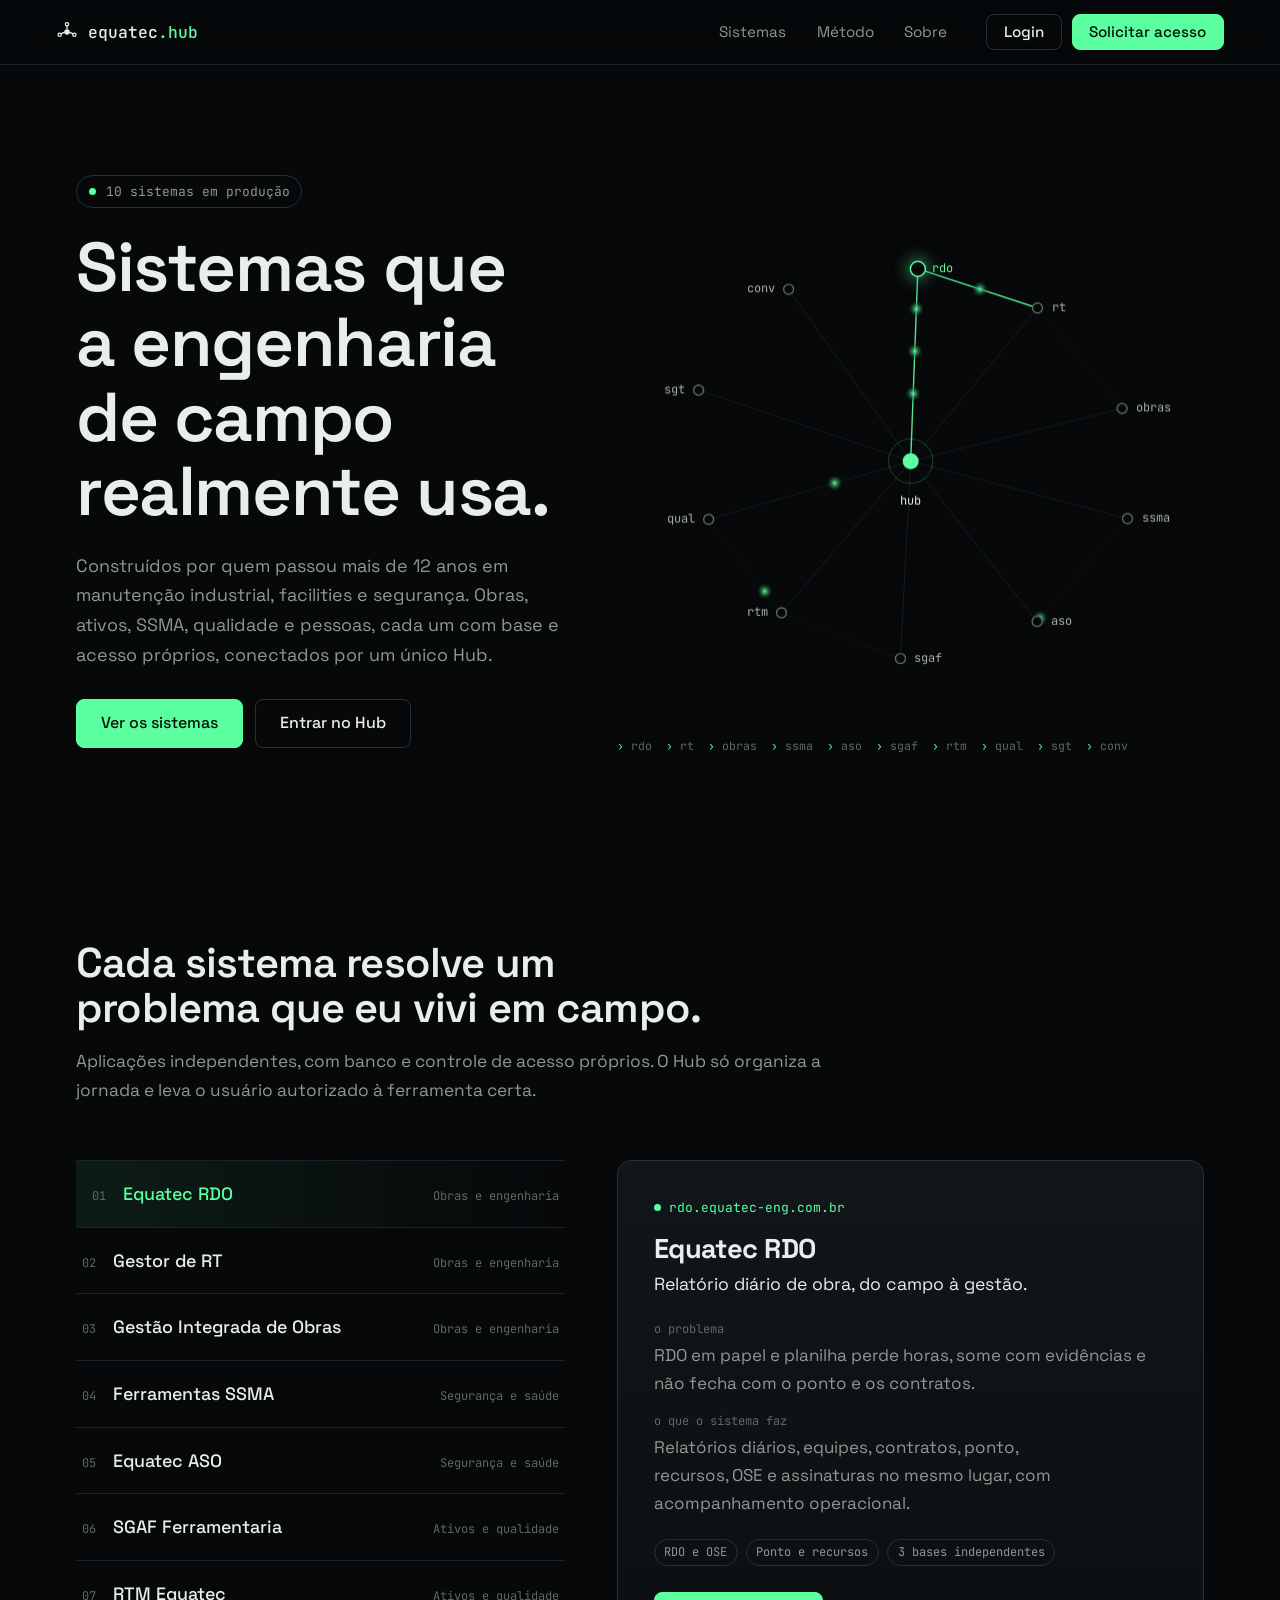
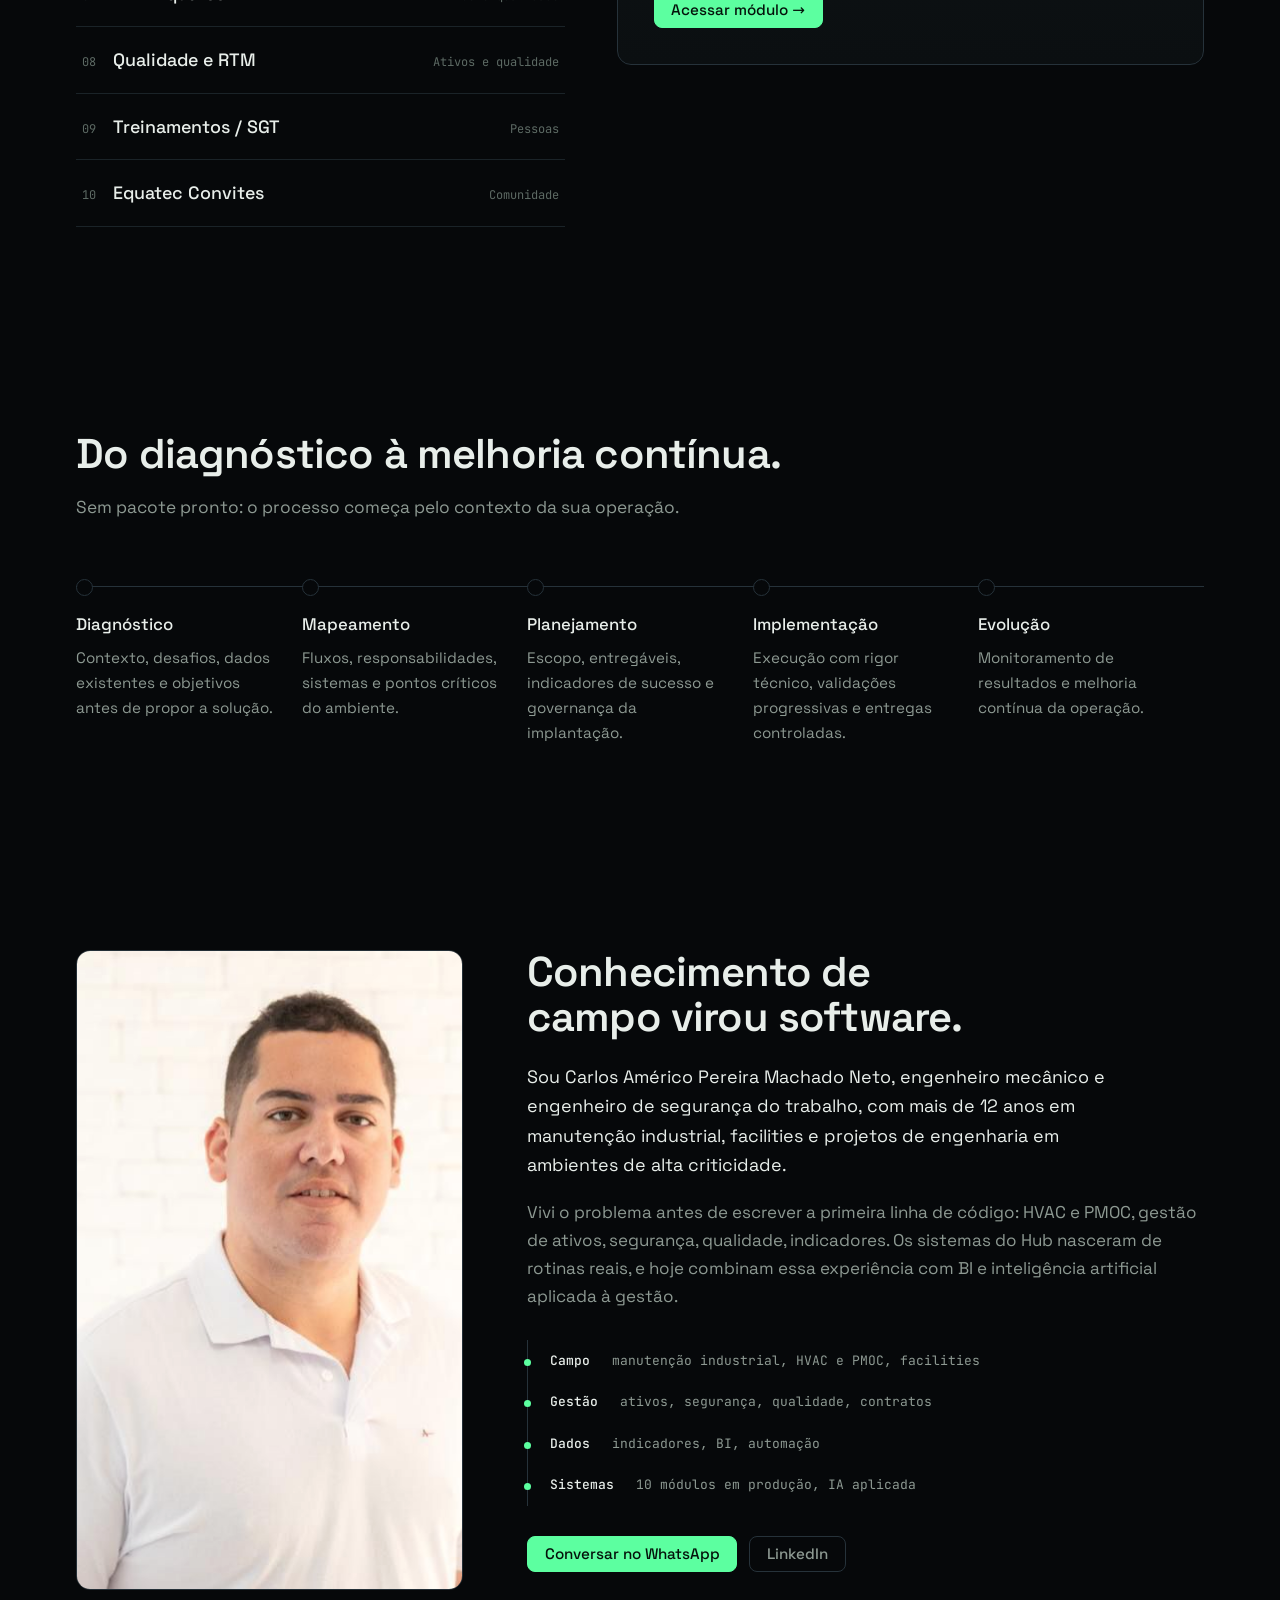
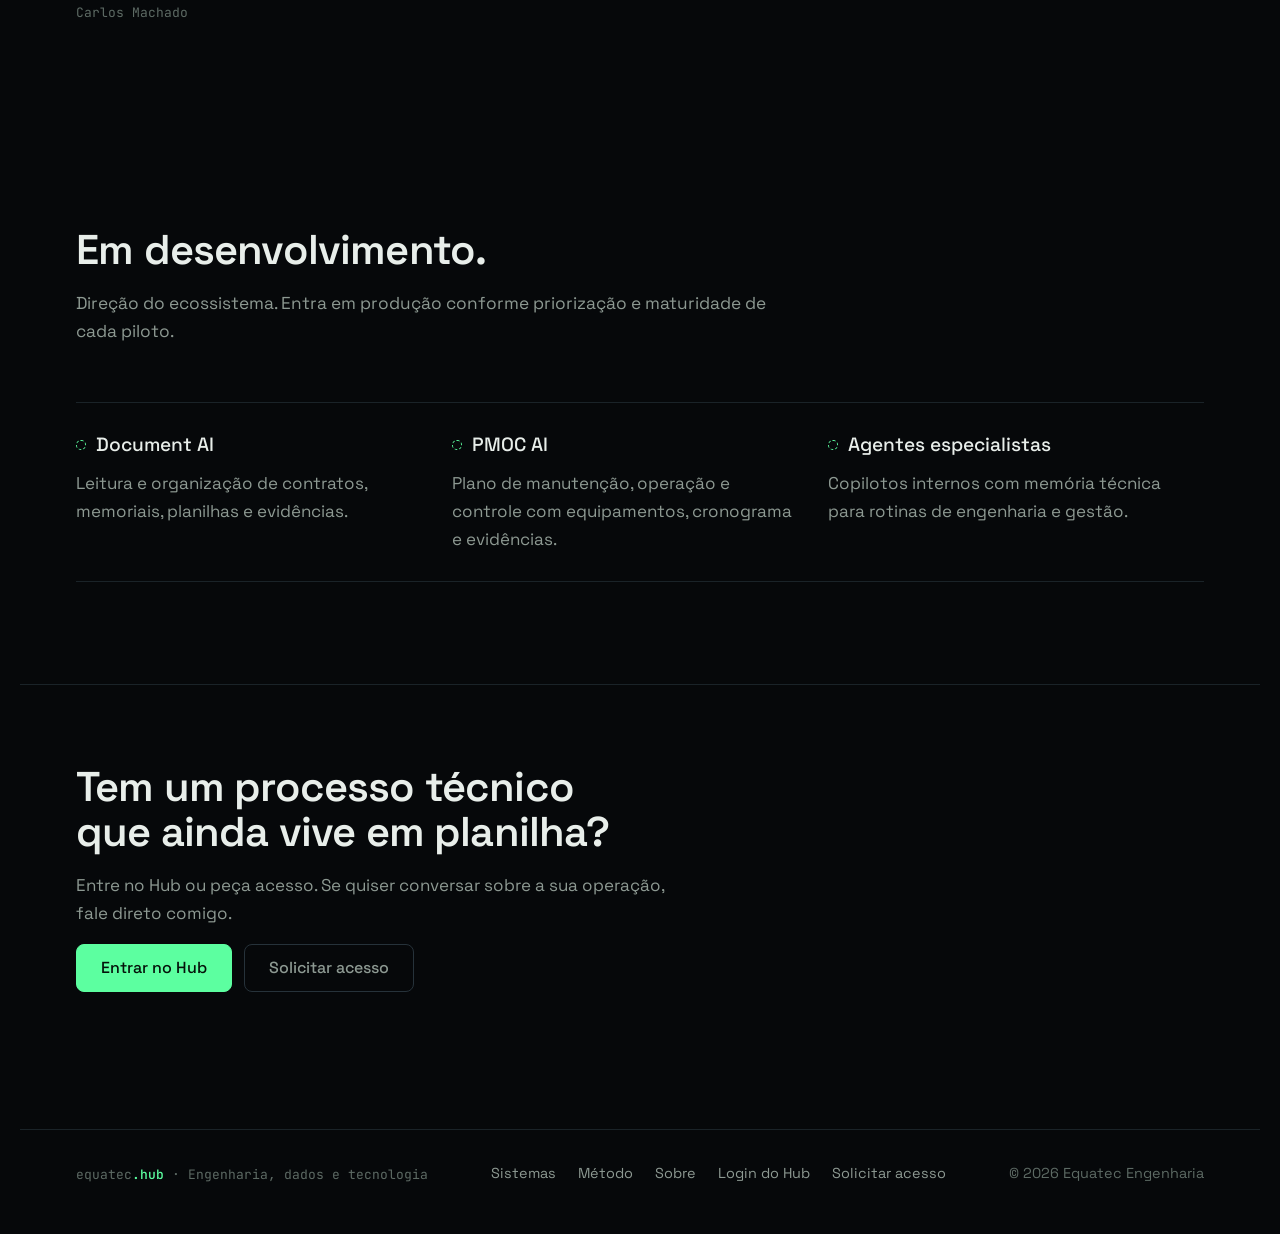
==== prototype/index.html @ e3c22472 "Prototipo do novo Hub (somente layout) + scripts de backup/rollback para a VPS Co-Authored-By: Claud" ====
<!doctype html>
<html lang="pt-BR">
<head>
<meta charset="utf-8">
<meta name="viewport" content="width=device-width, initial-scale=1">
<title>Equatec Hub | Sistemas de engenharia em produção</title>
<meta name="description" content="Ecossistema de sistemas para obras, ativos, SSMA, qualidade e pessoas, desenvolvido por quem vem do campo.">
<meta name="color-scheme" content="dark">
<meta name="theme-color" content="#06080a">
<link rel="preload" href="assets/fonts/space-grotesk-latin-wght-normal.woff2" as="font" type="font/woff2" crossorigin>
<link rel="stylesheet" href="styles.css">
</head>
<body>
<a class="skip" href="#sistemas">Ir para os sistemas</a>

<header class="top" id="top">
  <a class="brand" href="#inicio" aria-label="Equatec Hub, início">
    <svg viewBox="0 0 24 24" width="22" height="22" aria-hidden="true"><circle cx="12" cy="12" r="3" fill="currentColor"/><g fill="none" stroke="currentColor" stroke-width="1.4"><circle cx="12" cy="3.5" r="1.8"/><circle cx="20" cy="15" r="1.8"/><circle cx="4" cy="15" r="1.8"/><path d="M12 5.3v3.7M18.6 14l-4-1.8M5.4 14l4-1.8"/></g></svg>
    <span>equatec<b>.hub</b></span>
  </a>
  <button class="menu-btn" aria-expanded="false" aria-controls="nav">Menu</button>
  <nav id="nav" aria-label="Principal">
    <a href="#sistemas">Sistemas</a>
    <a href="#resultados" data-numbers>Resultados</a>
    <a href="#metodo">Método</a>
    <a href="#sobre">Sobre</a>
    <span class="nav-cta">
      <a class="btn ghost" href="/login">Login</a>
      <a class="btn solid" href="/cadastro">Solicitar acesso</a>
    </span>
  </nav>
</header>

<main id="inicio">
  <!-- HERO ------------------------------------------------------------>
  <section class="hero">
    <div class="hero-copy">
      <p class="mono tag"><span class="dot" aria-hidden="true"></span>10 sistemas em produção</p>
      <h1>Sistemas que a engenharia de campo realmente usa.</h1>
      <p class="lede">Construídos por quem passou mais de 12 anos em manutenção industrial, facilities e segurança. Obras, ativos, SSMA, qualidade e pessoas, cada um com base e acesso próprios, conectados por um único Hub.</p>
      <div class="actions">
        <a class="btn solid lg" href="#sistemas">Ver os sistemas</a>
        <a class="btn ghost lg" href="/login">Entrar no Hub</a>
      </div>
    </div>
    <div class="hero-viz">
      <canvas id="graph" aria-hidden="true"></canvas>
      <p class="sr-only" id="graph-desc">Diagrama animado: o Hub ao centro, conectado aos 10 sistemas.</p>
      <ul class="viz-legend mono" aria-label="Sistemas no diagrama"></ul>
    </div>
  </section>

  <!-- SISTEMAS -------------------------------------------------------->
  <section class="sec systems" id="sistemas" aria-labelledby="t-sis">
    <header class="sec-head reveal">
      <h2 id="t-sis">Cada sistema resolve um problema que eu vivi em campo.</h2>
      <p>Aplicações independentes, com banco e controle de acesso próprios. O Hub só organiza a jornada e leva o usuário autorizado à ferramenta certa.</p>
    </header>
    <div class="split reveal">
      <ul class="mod-list" id="modlist"></ul>
      <aside class="detail" id="detail" aria-live="polite"></aside>
    </div>
  </section>

  <!-- RESULTADOS (só com números autorizados) ------------------------>
  <section class="sec results" id="resultados" aria-labelledby="t-res" hidden>
    <header class="sec-head reveal"><h2 id="t-res">Em produção, com dado real.</h2>
      <p class="mono" id="asof"></p></header>
    <dl class="numbers reveal" id="numbers"></dl>
  </section>

  <!-- MÉTODO ---------------------------------------------------------->
  <section class="sec method" id="metodo" aria-labelledby="t-met">
    <header class="sec-head reveal"><h2 id="t-met">Do diagnóstico à melhoria contínua.</h2>
      <p>Sem pacote pronto: o processo começa pelo contexto da sua operação.</p></header>
    <ol class="steps reveal" id="steps"></ol>
  </section>

  <!-- SOBRE ----------------------------------------------------------->
  <section class="sec about" id="sobre" aria-labelledby="t-sob">
    <figure class="portrait reveal">
      <img src="assets/carlos-machado.jpg" width="640" height="640" alt="Carlos Machado, engenheiro mecânico e idealizador do ecossistema Equatec" loading="lazy">
      <figcaption class="mono">Carlos Machado</figcaption>
    </figure>
    <div class="about-copy reveal">
      <h2 id="t-sob">Conhecimento de campo virou software.</h2>
      <p class="lede">Sou Carlos Américo Pereira Machado Neto, engenheiro mecânico e engenheiro de segurança do trabalho, com mais de 12 anos em manutenção industrial, facilities e projetos de engenharia em ambientes de alta criticidade.</p>
      <p>Vivi o problema antes de escrever a primeira linha de código: HVAC e PMOC, gestão de ativos, segurança, qualidade, indicadores. Os sistemas do Hub nasceram de rotinas reais, e hoje combinam essa experiência com BI e inteligência artificial aplicada à gestão.</p>
      <ol class="trail mono" aria-label="Trajetória">
        <li><b>Campo</b> manutenção industrial, HVAC e PMOC, facilities</li>
        <li><b>Gestão</b> ativos, segurança, qualidade, contratos</li>
        <li><b>Dados</b> indicadores, BI, automação</li>
        <li><b>Sistemas</b> 10 módulos em produção, IA aplicada</li>
      </ol>
      <p class="actions">
        <a class="btn solid" id="wa" href="https://wa.me/5522998578981">Conversar no WhatsApp</a>
        <a class="btn ghost" href="https://www.linkedin.com/in/carlos-machado-95917433/">LinkedIn</a>
      </p>
    </div>
  </section>

  <!-- PRÓXIMOS -------------------------------------------------------->
  <section class="sec next" id="proximos" aria-labelledby="t-prox">
    <header class="sec-head reveal"><h2 id="t-prox">Em desenvolvimento.</h2>
      <p>Direção do ecossistema. Entra em produção conforme priorização e maturidade de cada piloto.</p></header>
    <ul class="roadmap reveal" id="roadmap"></ul>
  </section>

  <!-- CTA ------------------------------------------------------------->
  <section class="cta reveal" aria-labelledby="t-cta">
    <h2 id="t-cta">Tem um processo técnico que ainda vive em planilha?</h2>
    <p>Entre no Hub ou peça acesso. Se quiser conversar sobre a sua operação, fale direto comigo.</p>
    <p class="actions">
      <a class="btn solid lg" href="/login">Entrar no Hub</a>
      <a class="btn ghost lg" href="/cadastro">Solicitar acesso</a>
    </p>
  </section>
</main>

<footer class="foot">
  <p class="mono">equatec<b>.hub</b> · Engenharia, dados e tecnologia</p>
  <nav aria-label="Rodapé"><a href="#sistemas">Sistemas</a><a href="#metodo">Método</a><a href="#sobre">Sobre</a><a href="/login">Login do Hub</a><a href="/cadastro">Solicitar acesso</a></nav>
  <p>© 2026 Equatec Engenharia</p>
</footer>

<script src="data/modules.js"></script>
<script src="app.js"></script>
</body>
</html>
---- prototype/styles.css ----
/* Equatec Hub — tema escuro técnico. Um acento só (fósforo). Tokens no :root. */
@font-face{font-family:"Space Grotesk";src:url(assets/fonts/space-grotesk-latin-wght-normal.woff2) format("woff2");font-weight:300 700;font-display:swap}
@font-face{font-family:"JetBrains Mono";src:url(assets/fonts/jetbrains-mono-latin-400-normal.woff2) format("woff2");font-weight:400;font-display:swap}
@font-face{font-family:"JetBrains Mono";src:url(assets/fonts/jetbrains-mono-latin-500-normal.woff2) format("woff2");font-weight:500;font-display:swap}

:root{
  --bg:#06080a; --surface:#0b0f11; --raise:#10161a;
  --line:#1a2328; --line-2:#26323a;
  --ink:#e8eeea; --mute:#8d9992; --faint:#5d6a64;
  --accent:#5cffa0;            /* trocar só aqui para testar outra cor */
  --accent-ink:#04120a;
  --sans:"Space Grotesk",ui-sans-serif,system-ui,sans-serif;
  --mono:"JetBrains Mono",ui-monospace,SFMono-Regular,Menlo,monospace;
  --r:10px; --pad:clamp(20px,5vw,56px); --max:1240px;
  --ease:cubic-bezier(.2,.7,.2,1);
  color-scheme:dark;
}
*{box-sizing:border-box}
html{scroll-behavior:smooth;scroll-padding-top:84px}
body{margin:0;background:var(--bg);color:var(--ink);font:400 1.0625rem/1.65 var(--sans);-webkit-font-smoothing:antialiased;text-wrap:pretty}
img,canvas{display:block;max-width:100%}
a{color:inherit}
h1,h2{font-weight:600;letter-spacing:-.02em;line-height:1.08;text-wrap:balance;margin:0}
h1{font-size:clamp(2.3rem,5.4vw,4.4rem)}
h2{font-size:clamp(1.7rem,3.4vw,2.6rem)}
p{margin:0 0 1em}
.mono{font-family:var(--mono);font-size:.8125rem;letter-spacing:0}
.sr-only{position:absolute;width:1px;height:1px;overflow:hidden;clip:rect(0 0 0 0);white-space:nowrap}
.skip{position:absolute;left:-999px;top:8px;background:var(--accent);color:var(--accent-ink);padding:8px 14px;border-radius:6px;z-index:100}
.skip:focus{left:8px}
:focus-visible{outline:2px solid var(--accent);outline-offset:3px;border-radius:4px}

/* botões */
.btn{display:inline-flex;align-items:center;gap:.5em;padding:.62em 1.1em;border-radius:8px;font:500 .95rem/1 var(--sans);text-decoration:none;border:1px solid var(--line-2);transition:background .2s var(--ease),border-color .2s,transform .2s var(--ease)}
.btn.lg{padding:.95em 1.5em;font-size:1rem}
.btn.solid{background:var(--accent);color:var(--accent-ink);border-color:var(--accent)}
.btn.solid:hover{transform:translateY(-1px);box-shadow:0 8px 28px -8px color-mix(in oklab,var(--accent) 60%,transparent)}
.btn.ghost:hover{background:var(--raise);border-color:var(--faint)}

/* topo */
.top{position:sticky;top:0;z-index:50;display:flex;align-items:center;justify-content:space-between;gap:16px;padding:14px var(--pad);background:color-mix(in oklab,var(--bg) 82%,transparent);backdrop-filter:blur(14px);border-bottom:1px solid var(--line)}
.brand{display:flex;align-items:center;gap:10px;text-decoration:none;font:500 1.02rem var(--mono);color:var(--ink)}
.brand b{color:var(--accent);font-weight:500}
#nav{display:flex;align-items:center;gap:clamp(14px,2.4vw,32px)}
#nav>a{color:var(--mute);text-decoration:none;font-size:.95rem;transition:color .2s}
#nav>a:hover{color:var(--ink)}
.nav-cta{display:flex;gap:10px;margin-left:8px}
.menu-btn{display:none;background:none;border:1px solid var(--line-2);color:var(--ink);padding:.5em .9em;border-radius:8px;font:500 .9rem var(--sans)}

/* hero */
.hero{display:grid;grid-template-columns:minmax(0,5fr) minmax(0,6fr);align-items:center;gap:clamp(20px,4vw,56px);max-width:var(--max);margin:0 auto;padding:clamp(40px,8vh,96px) var(--pad) clamp(32px,6vh,72px);min-height:min(86vh,820px)}
.tag{display:inline-flex;align-items:center;gap:10px;color:var(--mute);margin-bottom:22px;padding:.4em .9em;border:1px solid var(--line-2);border-radius:99px}
.dot{width:7px;height:7px;border-radius:50%;background:var(--accent);box-shadow:0 0 0 0 color-mix(in oklab,var(--accent) 60%,transparent);animation:ping 2.4s infinite}
@keyframes ping{70%{box-shadow:0 0 0 9px transparent}100%{box-shadow:0 0 0 0 transparent}}
.lede{color:var(--mute);font-size:1.12rem;max-width:56ch;margin-top:22px}
.actions{display:flex;flex-wrap:wrap;gap:12px;margin-top:30px}
.hero-viz{position:relative;aspect-ratio:1/1;max-height:640px;width:100%}
#graph{width:100%;height:100%}
.viz-legend{position:absolute;inset:auto 0 0 0;display:flex;flex-wrap:wrap;gap:6px 14px;list-style:none;margin:0;padding:0;color:var(--faint);font-size:.72rem;pointer-events:none}
.viz-legend li::before{content:"› ";color:var(--accent)}

/* seções */
.sec{max-width:var(--max);margin:0 auto;padding:clamp(48px,8vw,104px) var(--pad)}
.sec-head{max-width:760px;margin-bottom:clamp(28px,5vw,56px)}
.sec-head p{color:var(--mute);margin-top:16px;font-size:1.08rem}
.sec[hidden]{display:none}

/* lista + detalhe */
.split{display:grid;grid-template-columns:minmax(0,5fr) minmax(0,6fr);gap:clamp(24px,4vw,64px);align-items:start}
.mod-list{list-style:none;margin:0;padding:0;border-top:1px solid var(--line)}
.mod-list li{border-bottom:1px solid var(--line)}
.mod-btn{all:unset;box-sizing:border-box;display:grid;grid-template-columns:auto 1fr auto;gap:6px 16px;align-items:baseline;width:100%;padding:18px 6px;cursor:pointer;transition:padding .25s var(--ease),background .25s}
.mod-btn .ix{font:400 .75rem var(--mono);color:var(--faint);min-width:2.2ch}
.mod-btn .nm{font-weight:500;font-size:1.12rem}
.mod-btn .fam{font:400 .75rem var(--mono);color:var(--faint)}
.mod-btn:hover,.mod-btn[aria-current=true]{padding-left:16px;background:linear-gradient(90deg,color-mix(in oklab,var(--accent) 8%,transparent),transparent)}
.mod-btn[aria-current=true] .nm{color:var(--accent)}
.mod-btn:focus-visible{outline:2px solid var(--accent);outline-offset:-2px}
.detail{position:sticky;top:96px;padding:clamp(22px,3vw,36px);border:1px solid var(--line-2);border-radius:14px;background:linear-gradient(180deg,var(--raise),var(--surface));min-height:380px}
.detail .host{color:var(--accent);margin-bottom:14px;display:flex;align-items:center;gap:8px}
.detail .host::before{content:"";width:7px;height:7px;border-radius:50%;background:var(--accent)}
.detail h3{font-size:1.7rem;margin:0 0 6px;letter-spacing:-.02em;line-height:1.15}
.detail .what{color:var(--ink);font-size:1.1rem;margin-bottom:22px}
.detail dl{margin:0 0 22px;display:grid;gap:16px}
.detail dt{font:400 .75rem var(--mono);color:var(--faint);margin-bottom:4px}
.detail dd{margin:0;color:var(--mute)}
.chips{list-style:none;margin:0 0 26px;padding:0;display:flex;flex-wrap:wrap;gap:8px}
.chips li{font:400 .75rem var(--mono);padding:.35em .8em;border:1px solid var(--line-2);border-radius:99px;color:var(--mute)}
.detail.swap>*{animation:in .35s var(--ease) both}
@keyframes in{from{opacity:0;transform:translateY(6px)}to{opacity:1;transform:none}}

/* números */
.numbers{display:grid;grid-template-columns:repeat(auto-fit,minmax(220px,1fr));margin:0;border-top:1px solid var(--line);border-left:1px solid var(--line)}
.numbers>div{padding:28px 24px 30px;border-right:1px solid var(--line);border-bottom:1px solid var(--line)}
.numbers dt{order:2;color:var(--mute);margin-top:8px;font-size:.98rem}
.numbers dd{order:1;margin:0;font:500 clamp(2.2rem,4.6vw,3.6rem)/1 var(--mono);letter-spacing:-.03em;font-variant-numeric:tabular-nums}
.numbers>div{display:flex;flex-direction:column}

/* método */
.steps{list-style:none;margin:0;padding:0;display:grid;grid-template-columns:repeat(5,1fr);gap:0;position:relative;counter-reset:s}
.steps::before{content:"";position:absolute;left:0;right:0;top:9px;height:1px;background:var(--line-2)}
.steps::after{content:"";position:absolute;left:0;top:9px;height:1px;width:100%;background:var(--accent);transform-origin:left;transform:scaleX(var(--p,0));transition:transform .2s linear}
.steps li{position:relative;padding:34px 18px 0 0}
.steps li::before{content:"";position:absolute;top:2px;left:0;width:15px;height:15px;border-radius:50%;background:var(--bg);border:1px solid var(--line-2);transition:border-color .3s,background .3s}
.steps li.on::before{border-color:var(--accent);background:var(--accent)}
.steps b{display:block;font-weight:500;font-size:1.05rem;margin-bottom:6px}
.steps span{color:var(--mute);font-size:.95rem;display:block}

/* sobre */
.about{display:grid;grid-template-columns:minmax(0,4fr) minmax(0,7fr);gap:clamp(28px,5vw,80px);align-items:start}
.portrait{margin:0;position:sticky;top:100px}
.portrait img{width:100%;aspect-ratio:1/1;object-fit:cover;object-position:center 20%;border-radius:14px;border:1px solid var(--line-2);filter:saturate(.9) contrast(1.03)}
.portrait figcaption{color:var(--faint);margin-top:12px}
.about-copy p{color:var(--mute)}
.about-copy .lede{color:var(--ink);margin-top:22px}
.trail{list-style:none;margin:30px 0;padding:0;border-left:1px solid var(--line-2)}
.trail li{padding:10px 0 10px 22px;position:relative;color:var(--mute)}
.trail li::before{content:"";position:absolute;left:-4px;top:19px;width:7px;height:7px;border-radius:50%;background:var(--accent)}
.trail b{color:var(--ink);font-weight:500;margin-right:14px}

/* roadmap */
.roadmap{list-style:none;margin:0;padding:0;display:grid;grid-template-columns:repeat(3,1fr);gap:0;border-top:1px solid var(--line)}
.roadmap li{padding:26px 24px 28px 0;border-bottom:1px solid var(--line)}
.roadmap h3{margin:0 0 8px;font-size:1.2rem;font-weight:500;display:flex;align-items:center;gap:10px}
.roadmap h3::before{content:"";width:8px;height:8px;border:1px dashed var(--accent);border-radius:50%}
.roadmap p{color:var(--mute);margin:0}

/* CTA e rodapé */
.cta{max-width:var(--max);margin:0 auto 40px;padding:clamp(40px,7vw,80px) var(--pad);text-align:left;border-top:1px solid var(--line)}
.cta h2{max-width:20ch}
.cta p{color:var(--mute);max-width:56ch;margin-top:16px}
.foot{max-width:var(--max);margin:0 auto;padding:32px var(--pad) 48px;display:flex;flex-wrap:wrap;gap:16px 40px;justify-content:space-between;align-items:center;border-top:1px solid var(--line);color:var(--faint);font-size:.9rem}
.foot b{color:var(--accent);font-weight:500}
.foot nav{display:flex;flex-wrap:wrap;gap:6px 22px}
.foot a{text-decoration:none;color:var(--mute)}.foot a:hover{color:var(--ink)}
.foot p{margin:0}

/* reveal */
.reveal{opacity:0;transform:translateY(14px);transition:opacity .7s var(--ease),transform .7s var(--ease)}
.reveal.in,.no-js .reveal{opacity:1;transform:none}

/* responsivo */
@media (max-width:960px){
  .viz-legend{display:none}
  .hero{grid-template-columns:1fr;min-height:0}
  .hero-viz{aspect-ratio:4/3;max-height:480px}
  .split{grid-template-columns:1fr}
  .detail{position:static;min-height:0}
  .about{grid-template-columns:1fr}.portrait{position:static;max-width:380px}
  .steps{grid-template-columns:1fr;gap:26px}.steps::before,.steps::after{left:7px;right:auto;width:1px;height:100%;top:0;bottom:0}
  .steps::after{transform-origin:top;transform:scaleY(var(--p,0))}.steps li{padding:0 0 0 34px}.steps li::before{top:5px}
  .roadmap{grid-template-columns:1fr}.roadmap li{padding-right:0}
}
@media (max-width:760px){
  .menu-btn{display:inline-block}
  #nav{position:fixed;inset:60px 0 auto 0;flex-direction:column;align-items:stretch;gap:0;padding:8px var(--pad) 22px;background:var(--bg);border-bottom:1px solid var(--line);transform:translateY(-8px);opacity:0;visibility:hidden;transition:.25s var(--ease)}
  #nav.open{transform:none;opacity:1;visibility:visible}
  #nav>a{padding:14px 0;border-bottom:1px solid var(--line);font-size:1.05rem}
  .nav-cta{margin:16px 0 0;flex-direction:column}.nav-cta .btn{justify-content:center;padding:.9em}
  .actions .btn{flex:1 1 auto;justify-content:center}
}
@media (prefers-reduced-motion:reduce){
  html{scroll-behavior:auto}
  *,*::before,*::after{animation:none!important;transition:none!important}
  .reveal{opacity:1;transform:none}
}
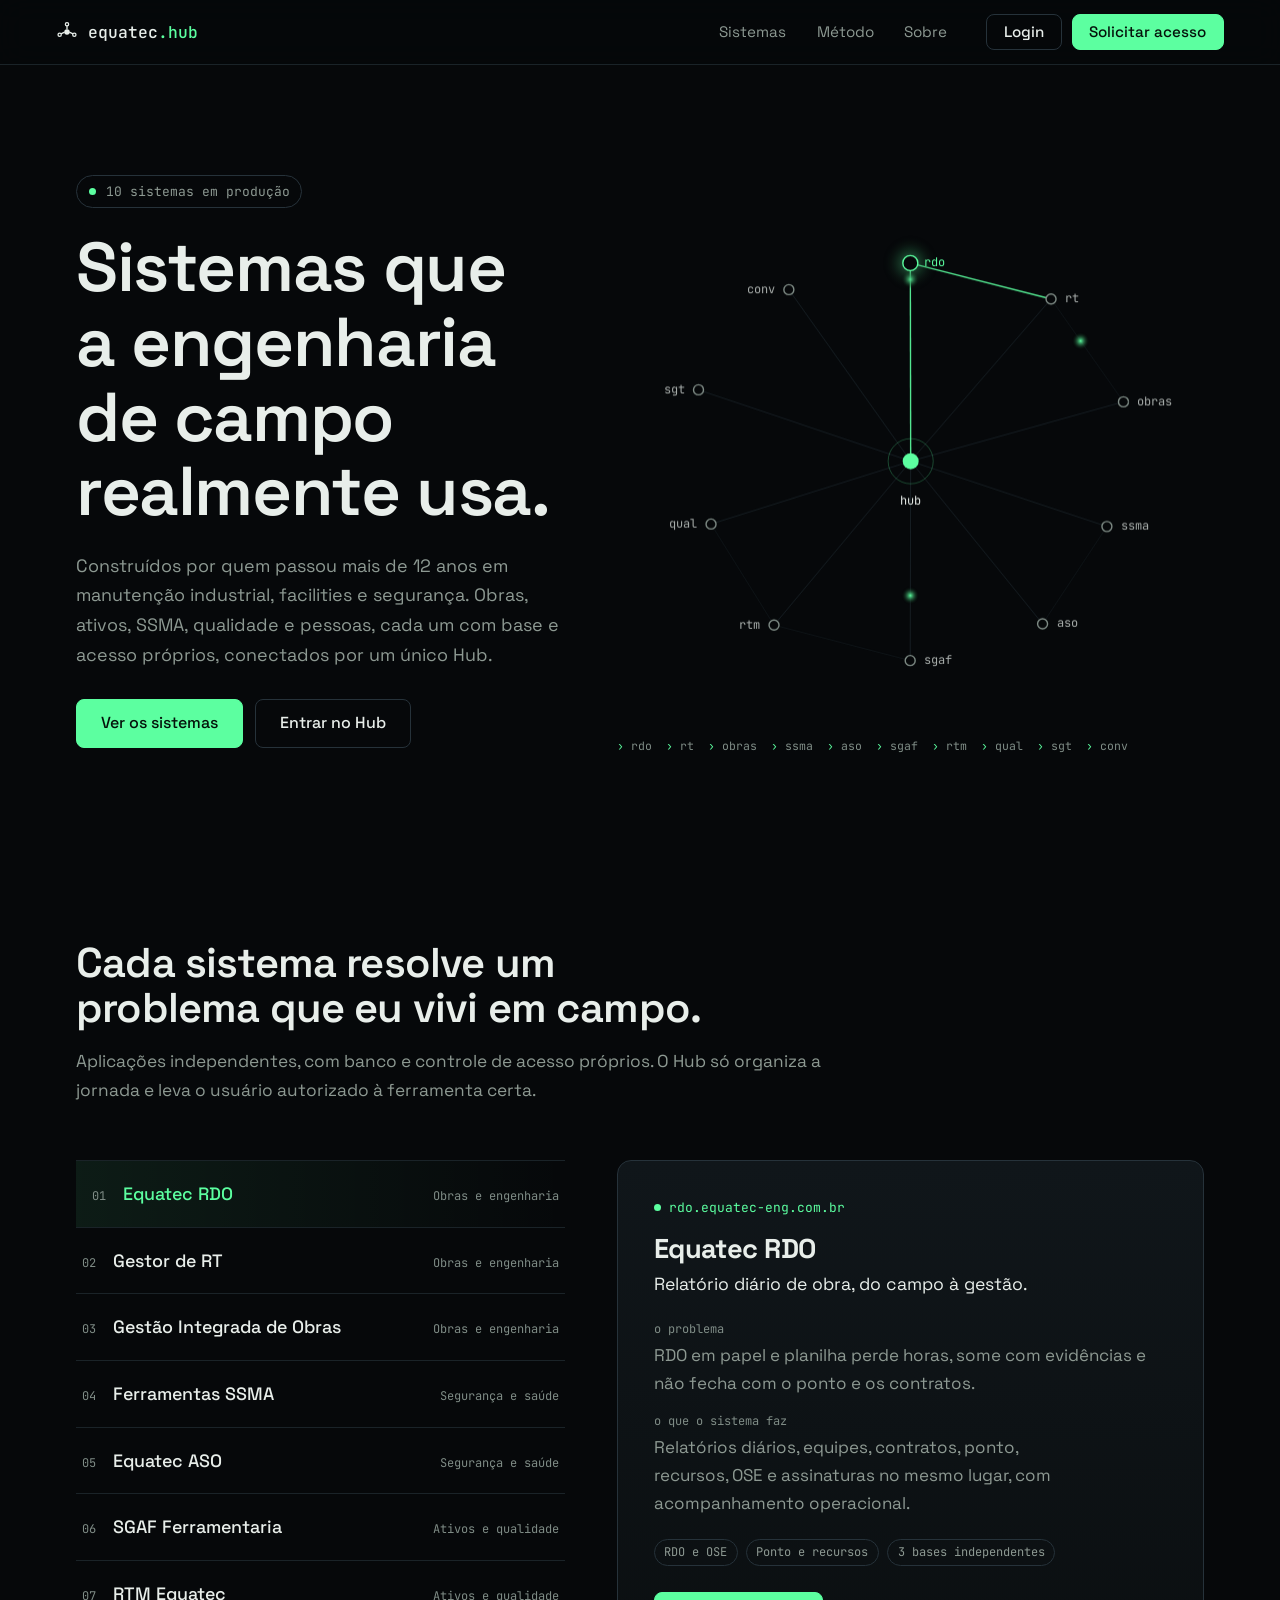
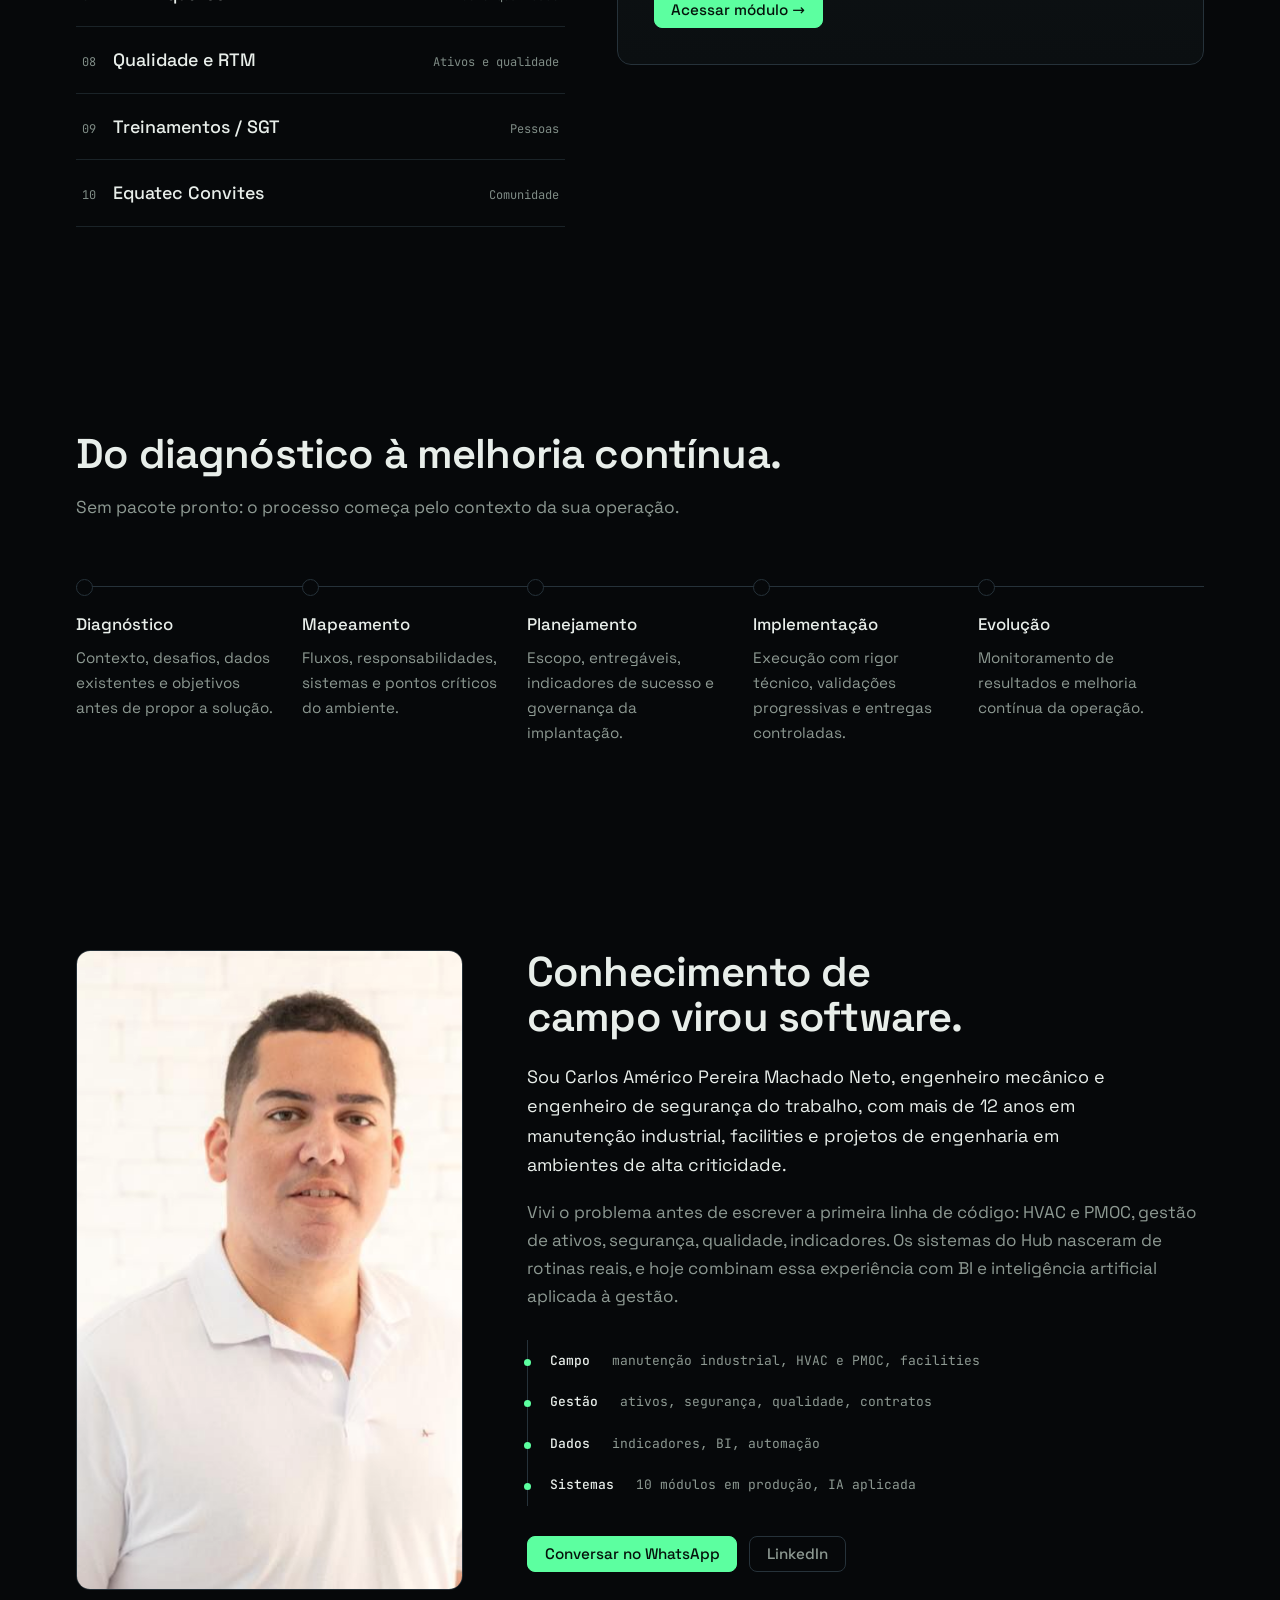
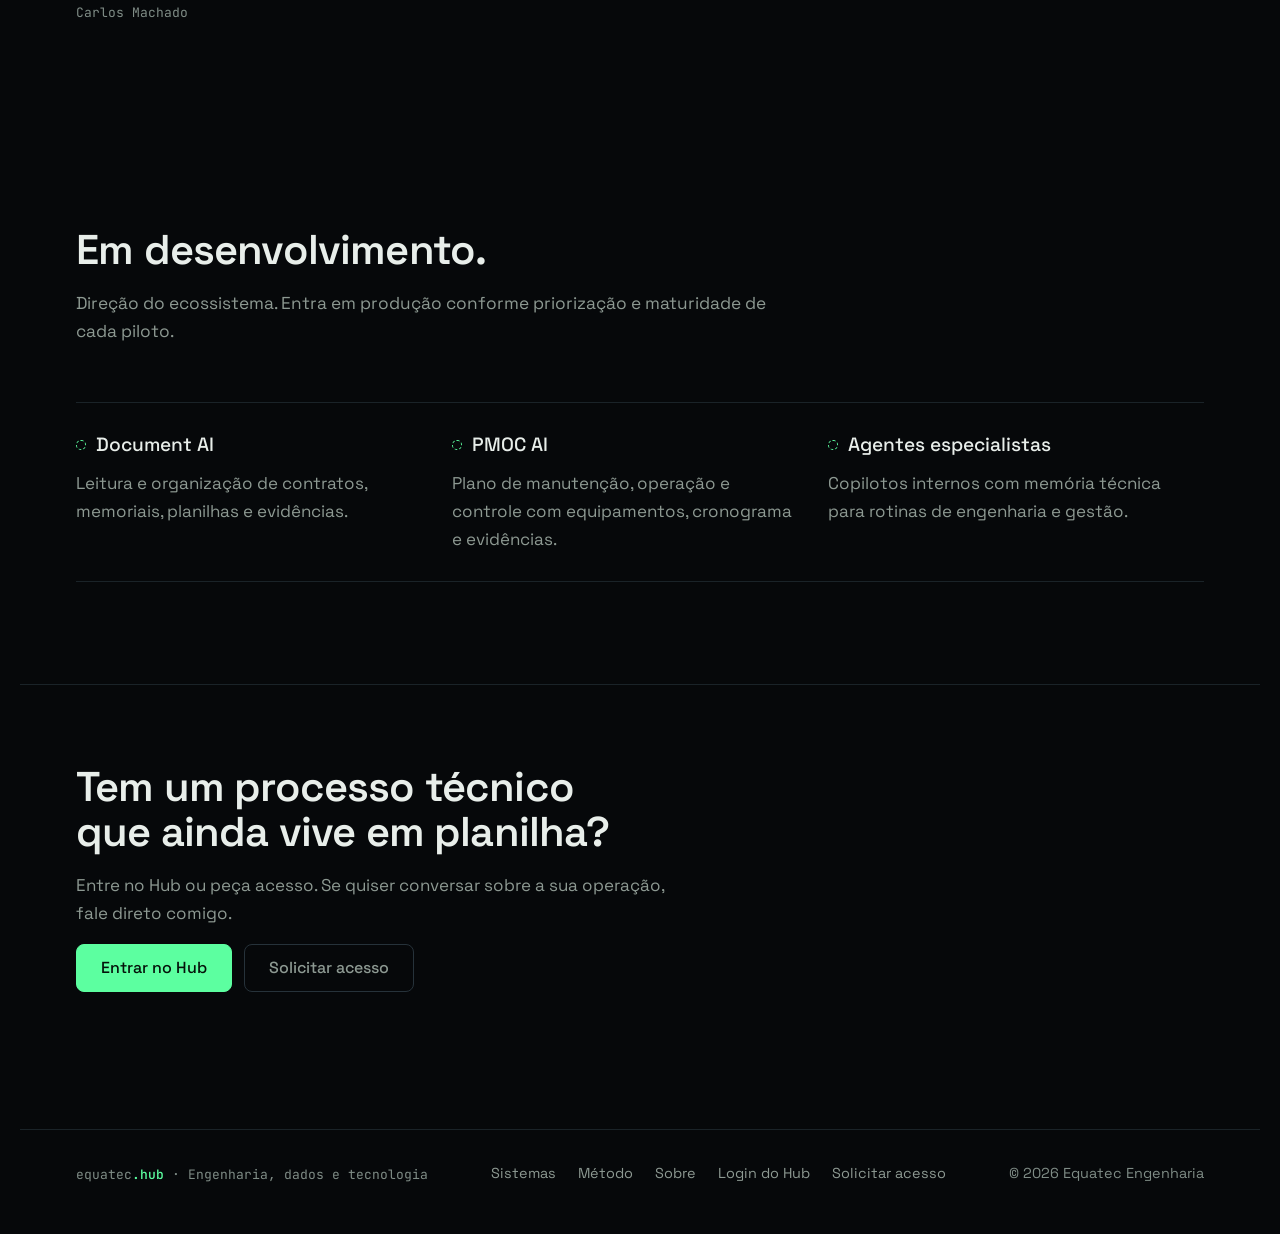
==== commit 3b580a19: "Corrige achados da revisao: backup/rollback seguros, recon sem vazamento, bugs do app, numeros fora " ====
--- a/prototype/index.html
+++ b/prototype/index.html
@@ -8,6 +8,7 @@
 <meta name="color-scheme" content="dark">
 <meta name="theme-color" content="#06080a">
 <link rel="preload" href="assets/fonts/space-grotesk-latin-wght-normal.woff2" as="font" type="font/woff2" crossorigin>
+<script>document.documentElement.classList.add("js")</script>
 <link rel="stylesheet" href="styles.css">
 </head>
 <body>
@@ -45,7 +46,6 @@
     </div>
     <div class="hero-viz">
       <canvas id="graph" aria-hidden="true"></canvas>
-      <p class="sr-only" id="graph-desc">Diagrama animado: o Hub ao centro, conectado aos 10 sistemas.</p>
       <ul class="viz-legend mono" aria-label="Sistemas no diagrama"></ul>
     </div>
   </section>
@@ -58,7 +58,7 @@
     </header>
     <div class="split reveal">
       <ul class="mod-list" id="modlist"></ul>
-      <aside class="detail" id="detail" aria-live="polite"></aside>
+      <aside class="detail" id="detail" aria-label="Detalhes do sistema selecionado"></aside>
     </div>
   </section>
 
@@ -124,6 +124,8 @@
 </footer>
 
 <script src="data/modules.js"></script>
+<script>/* prévia local dos números reais: só em localhost com ?numeros=1; não existe em produção */
+if (["localhost","127.0.0.1"].includes(location.hostname) && /[?&]numeros=1/.test(location.search)) document.write('<script src="data/numbers.local.js"><\/script>');</script>
 <script src="app.js"></script>
 </body>
 </html>
--- a/prototype/styles.css
+++ b/prototype/styles.css
@@ -6,7 +6,7 @@
 :root{
   --bg:#06080a; --surface:#0b0f11; --raise:#10161a;
   --line:#1a2328; --line-2:#26323a;
-  --ink:#e8eeea; --mute:#8d9992; --faint:#5d6a64;
+  --ink:#e8eeea; --mute:#8d9992; --faint:#7f8c86;
   --accent:#5cffa0;            /* trocar só aqui para testar outra cor */
   --accent-ink:#04120a;
   --sans:"Space Grotesk",ui-sans-serif,system-ui,sans-serif;
@@ -136,8 +136,10 @@
 .foot p{margin:0}
 
 /* reveal */
-.reveal{opacity:0;transform:translateY(14px);transition:opacity .7s var(--ease),transform .7s var(--ease)}
-.reveal.in,.no-js .reveal{opacity:1;transform:none}
+.reveal{transition:opacity .7s var(--ease),transform .7s var(--ease)}
+.js .reveal{opacity:0;transform:translateY(14px)}
+.js .reveal.in{opacity:1;transform:none}
+.detail-holder{list-style:none}.detail-holder .detail{margin:8px 0 14px}
 
 /* responsivo */
 @media (max-width:960px){
@@ -162,5 +164,5 @@
 @media (prefers-reduced-motion:reduce){
   html{scroll-behavior:auto}
   *,*::before,*::after{animation:none!important;transition:none!important}
-  .reveal{opacity:1;transform:none}
+  .js .reveal{opacity:1;transform:none}
 }
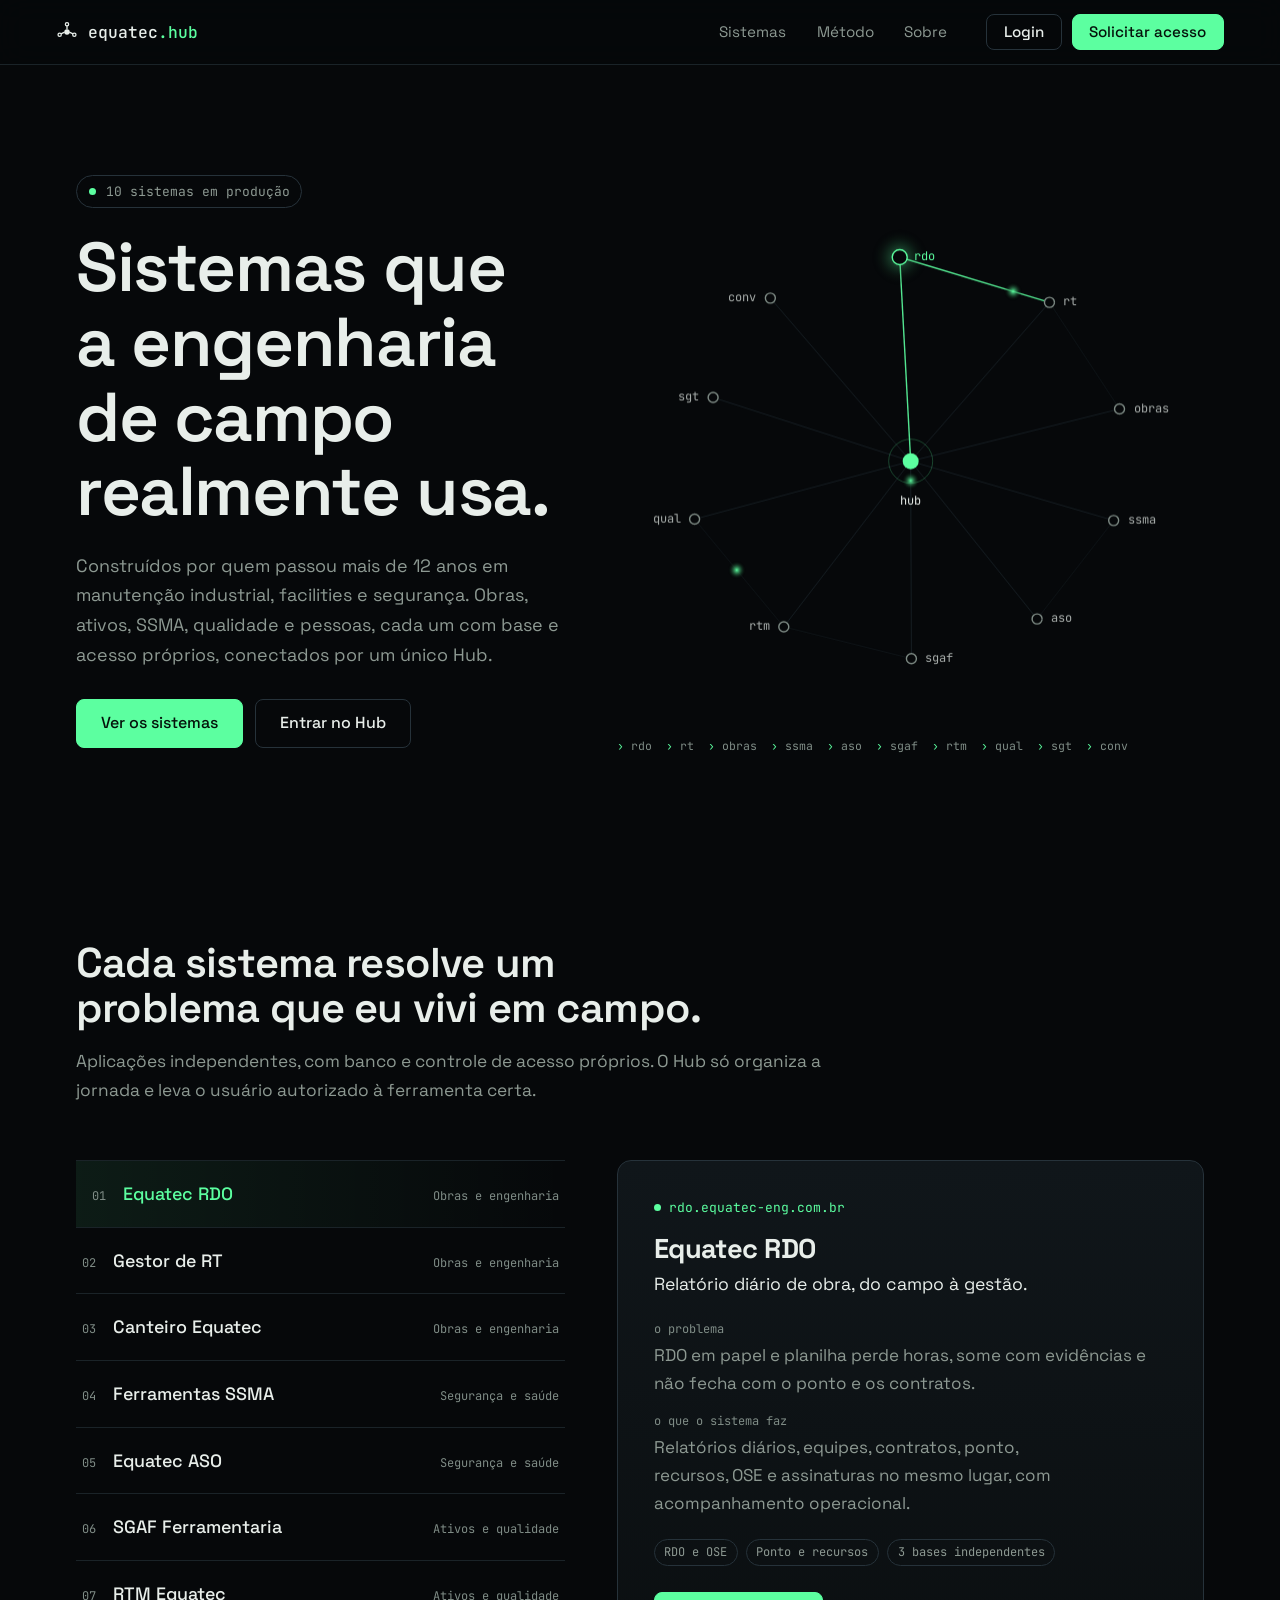
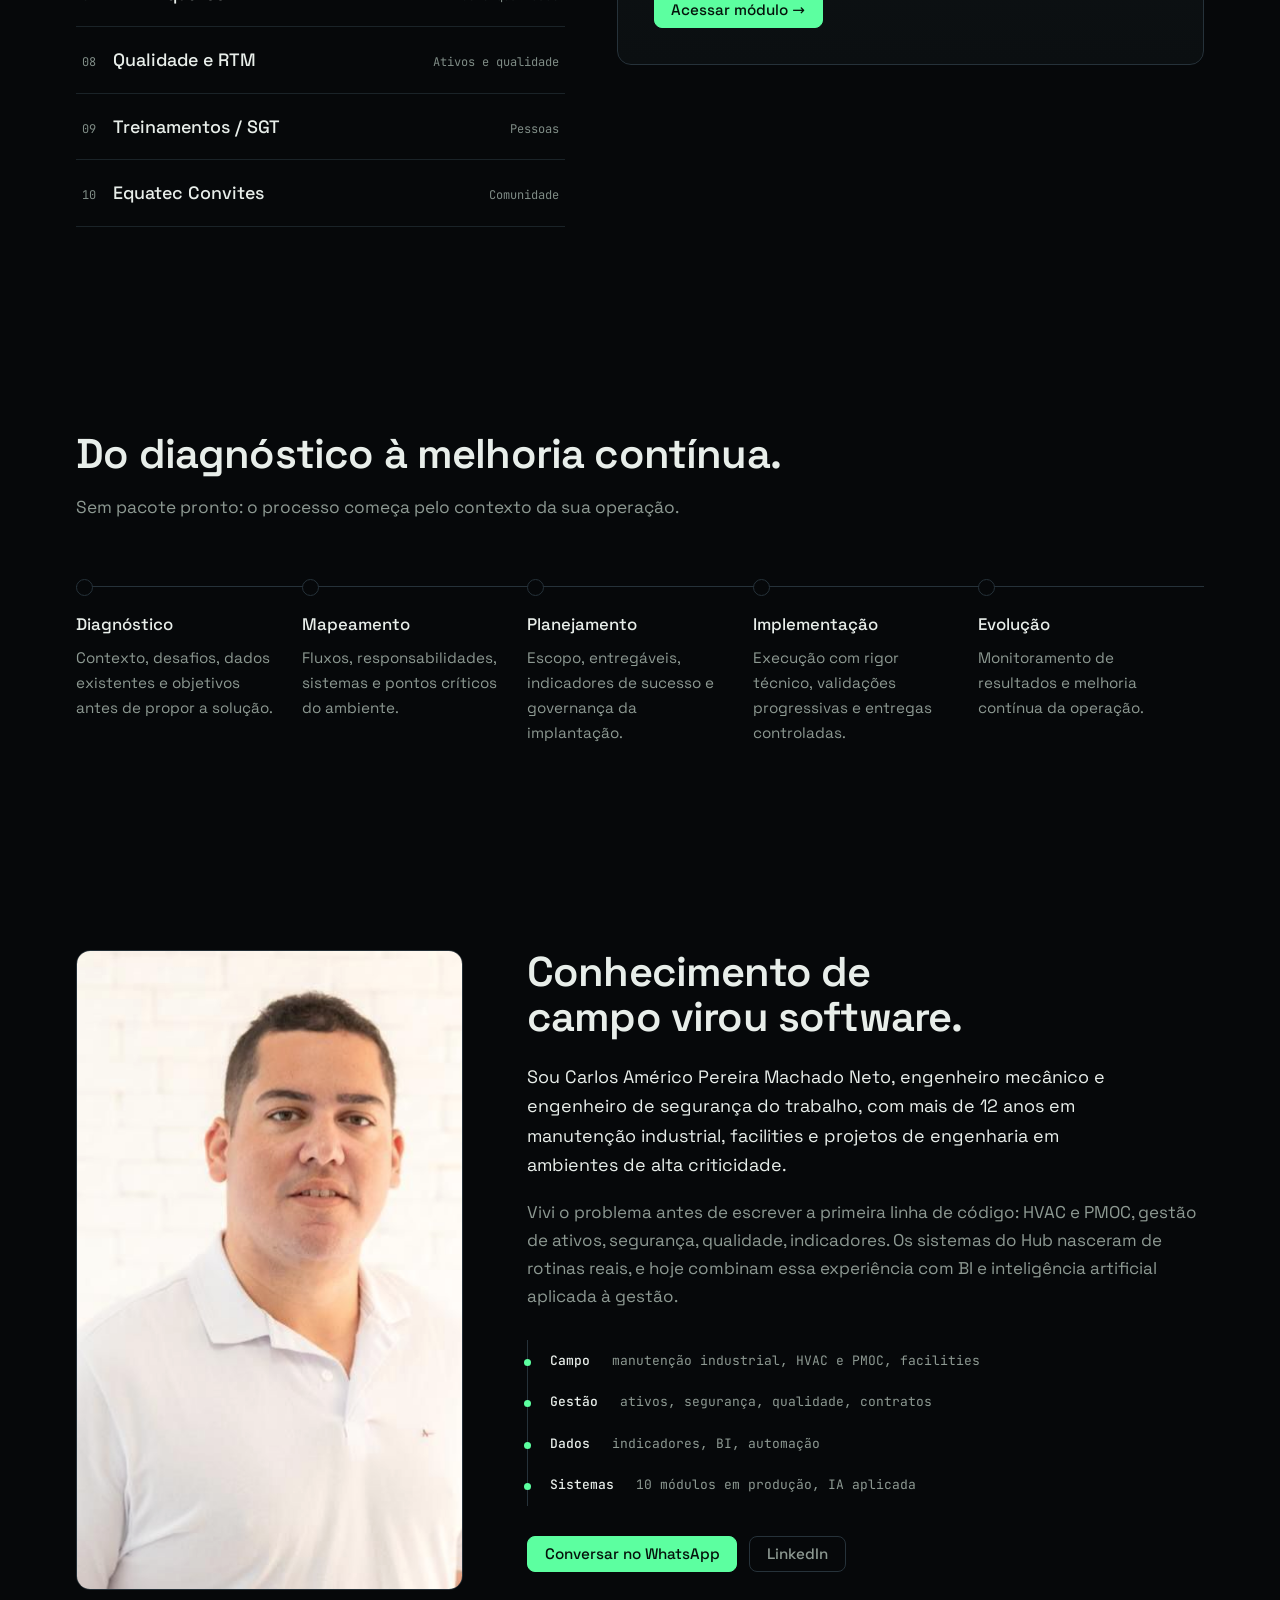
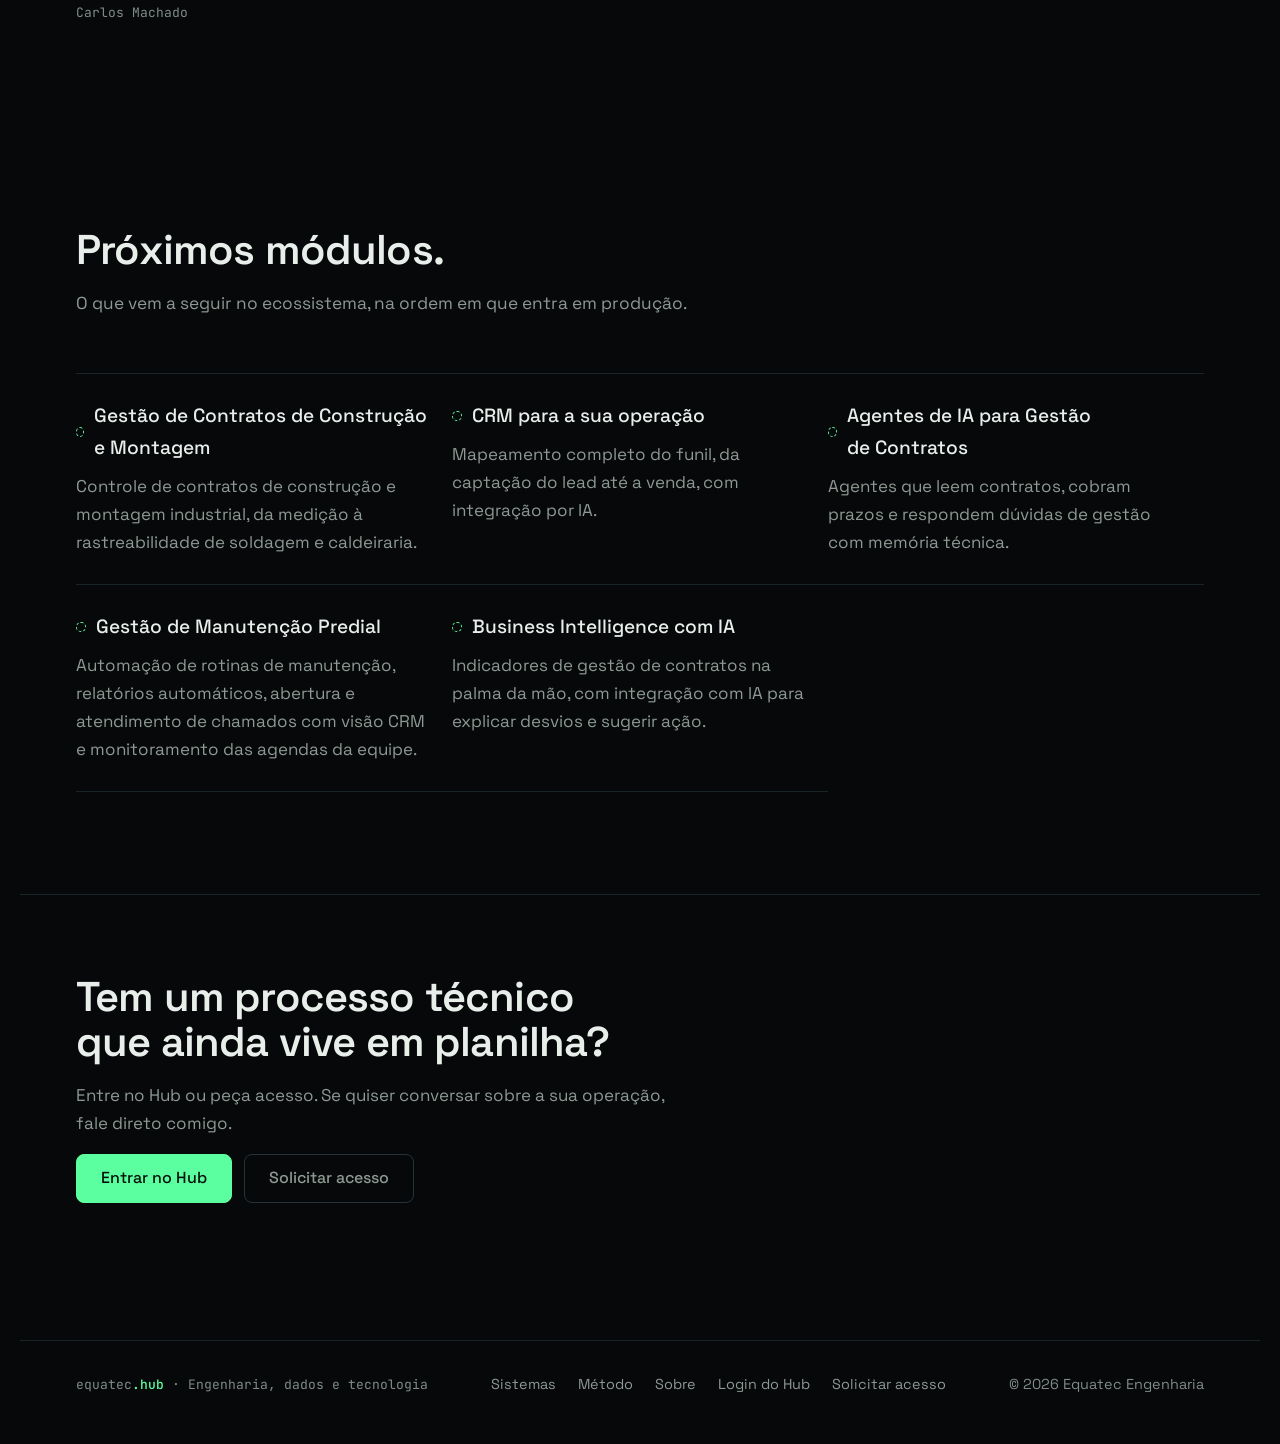
==== commit b7f3d469: "Tres variantes de layout (Constelacao, Planta, Copiloto) + Proximos modulos + pagina de escolha Co-A" ====
--- a/prototype/index.html
+++ b/prototype/index.html
@@ -101,8 +101,8 @@
 
   <!-- PRÓXIMOS -------------------------------------------------------->
   <section class="sec next" id="proximos" aria-labelledby="t-prox">
-    <header class="sec-head reveal"><h2 id="t-prox">Em desenvolvimento.</h2>
-      <p>Direção do ecossistema. Entra em produção conforme priorização e maturidade de cada piloto.</p></header>
+    <header class="sec-head reveal"><h2 id="t-prox">Próximos módulos.</h2>
+      <p>O que vem a seguir no ecossistema, na ordem em que entra em produção.</p></header>
     <ul class="roadmap reveal" id="roadmap"></ul>
   </section>
 
